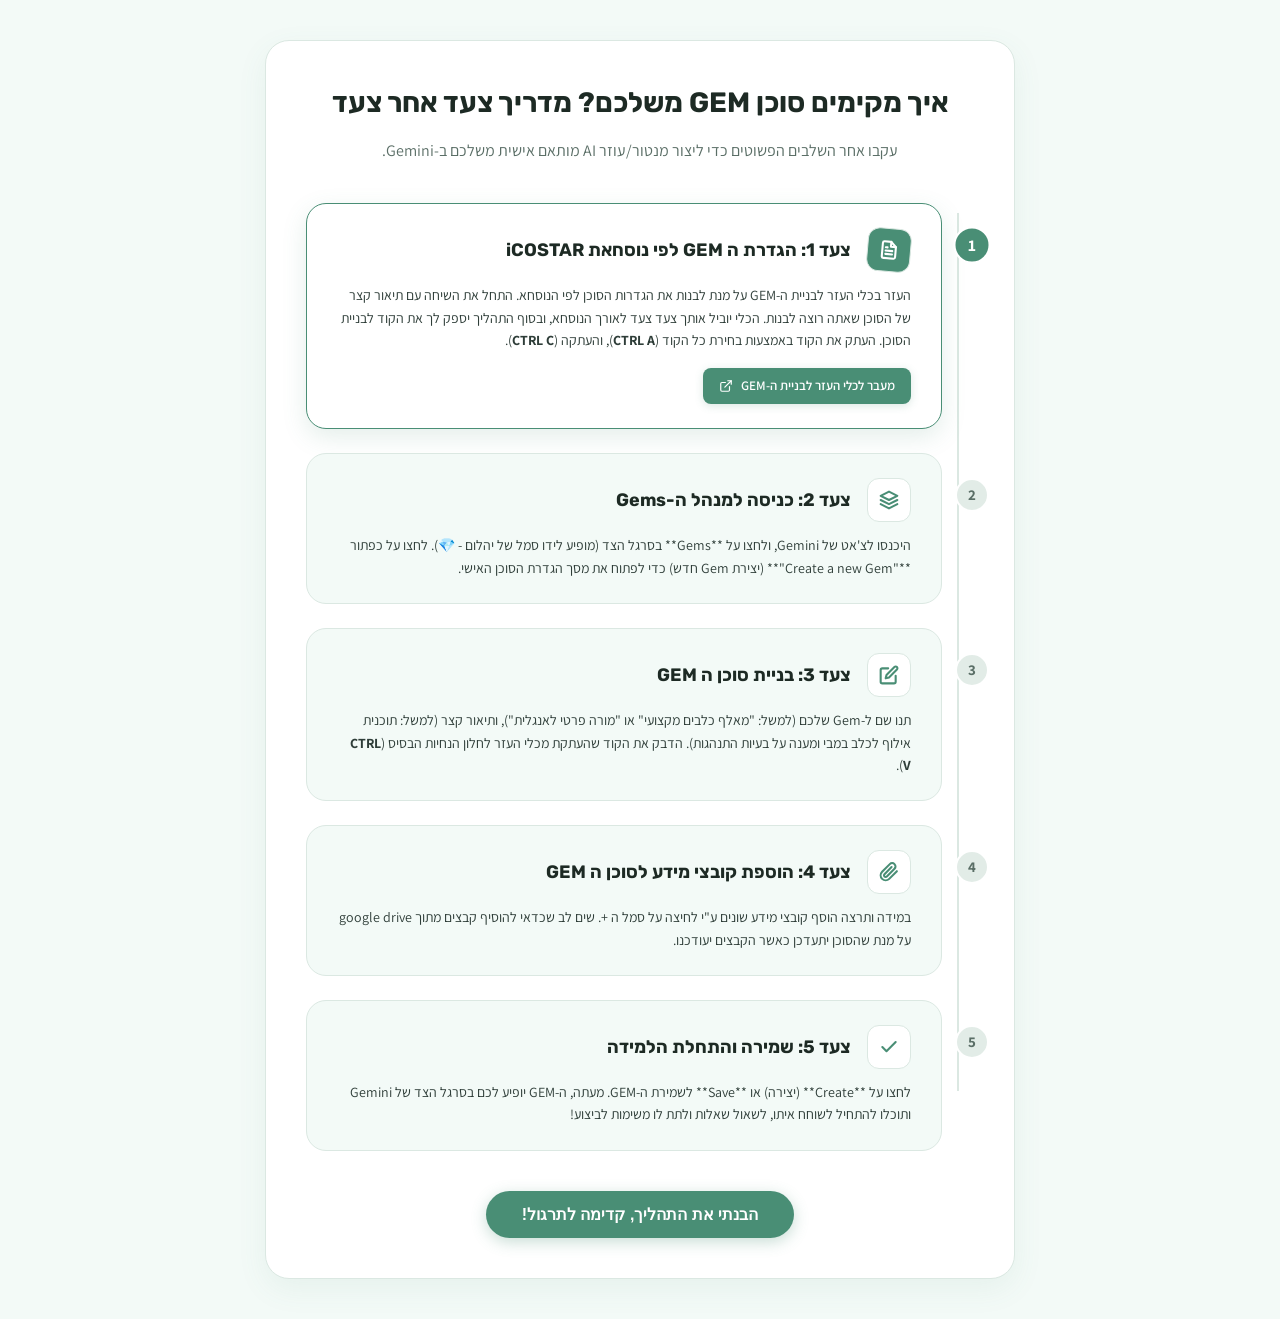
==== gemini-gem-tutorial.html @ 772628d3 "update lesson 2 step 2 tutorial: replace text with gem/diamond emoji" ====
﻿<!DOCTYPE html>
<html lang="he" dir="rtl">
<head>
    <meta charset="UTF-8">
    <meta name="viewport" content="width=device-width, initial-scale=1.0">
    <title>איך מקימים סוכן GEM משלכם? מדריך צעד אחר צעד</title>
    <!-- Google Fonts: Rubik & Assistant -->
    <link rel="preconnect" href="https://fonts.googleapis.com">
    <link rel="preconnect" href="https://fonts.gstatic.com" crossorigin>
    <link href="https://fonts.googleapis.com/css2?family=Assistant:wght@300;400;600;700&family=Rubik:wght@400;500;700&display=swap" rel="stylesheet">
    <style>
        :root {
            /* Cozy Mint Green Palette matching index.html */
            --bg-frame: #D5E5DE;
            --bg-page: #F3FAF7;
            --bg-card: #ffffff;
            --text-main: #2E3D38;
            --text-header: #1D2A24;
            --text-muted: #5A6E66;
            --primary-color: #498E75;
            --primary-hover: #3b745f;
            --accent-color: #C28B63;
            --accent-hover: #a87650;
            --border-color: #DBE8E2;
            --shadow-color: rgba(73, 142, 117, 0.08);
            --step-inactive: #e2ece7;
        }

        * {
            box-sizing: border-box;
            margin: 0;
            padding: 0;
        }

        body {
            font-family: 'Assistant', 'Rubik', sans-serif;
            background-color: var(--bg-page);
            color: var(--text-main);
            line-height: 1.6;
            padding: 40px 20px;
            display: flex;
            justify-content: center;
            align-items: center;
            min-height: 100vh;
        }

        .container {
            max-width: 750px;
            width: 100%;
            background: var(--bg-card);
            border: 1px solid var(--border-color);
            border-radius: 24px;
            padding: 40px;
            box-shadow: 0 10px 30px var(--shadow-color);
        }

        header {
            text-align: center;
            margin-bottom: 40px;
        }

        h1 {
            font-family: 'Rubik', sans-serif;
            font-size: 28px;
            color: var(--text-header);
            margin-bottom: 12px;
            font-weight: 700;
        }

        .subtitle {
            font-size: 16px;
            color: var(--text-muted);
            font-weight: 400;
        }

        /* Timeline / Stepper Styles */
        .stepper-container {
            position: relative;
            margin-bottom: 40px;
            padding-right: 32px; /* For vertical line */
        }

        .stepper-line {
            position: absolute;
            top: 10px;
            right: 15px;
            width: 2px;
            height: calc(100% - 70px);
            background-color: var(--border-color);
            z-index: 1;
            transition: background-color 0.3s;
        }

        .step-card {
            position: relative;
            background: var(--bg-page);
            border: 1px solid var(--border-color);
            border-radius: 20px;
            padding: 24px 30px;
            margin-bottom: 24px;
            z-index: 2;
            cursor: pointer;
            transition: transform 0.3s cubic-bezier(0.175, 0.885, 0.32, 1.275), 
                        box-shadow 0.3s, 
                        border-color 0.3s, 
                        background-color 0.3s;
        }

        .step-card:hover {
            transform: translateY(-4px);
            box-shadow: 0 8px 20px rgba(73, 142, 117, 0.12);
            border-color: var(--primary-color);
            background-color: #ffffff;
        }

        .step-card.active {
            border-color: var(--primary-color);
            background-color: #ffffff;
            box-shadow: 0 8px 24px rgba(73, 142, 117, 0.15);
        }

        /* Number Badge */
        .step-number {
            position: absolute;
            top: 24px;
            right: -48px;
            width: 34px;
            height: 34px;
            background-color: var(--step-inactive);
            border: 2px solid #ffffff;
            color: var(--text-muted);
            border-radius: 50%;
            display: flex;
            align-items: center;
            justify-content: center;
            font-weight: 700;
            font-size: 15px;
            z-index: 3;
            transition: background-color 0.3s, color 0.3s, transform 0.3s;
        }

        .step-card.active .step-number,
        .step-card:hover .step-number {
            background-color: var(--primary-color);
            color: #ffffff;
            transform: scale(1.1);
        }

        /* Step Header */
        .step-header {
            display: flex;
            align-items: center;
            gap: 16px;
            margin-bottom: 12px;
        }

        .step-icon {
            display: flex;
            align-items: center;
            justify-content: center;
            width: 44px;
            height: 44px;
            background-color: #ffffff;
            border: 1px solid var(--border-color);
            border-radius: 12px;
            color: var(--primary-color);
            transition: background-color 0.3s, color 0.3s, transform 0.3s;
        }

        .step-card.active .step-icon,
        .step-card:hover .step-icon {
            background-color: var(--primary-color);
            color: #ffffff;
            transform: rotate(5deg);
        }

        .step-title {
            font-family: 'Rubik', sans-serif;
            font-size: 18px;
            font-weight: 700;
            color: var(--text-header);
        }

        .step-description {
            font-size: 14px;
            color: var(--text-main);
            line-height: 1.6;
        }

        .btn-step {
            display: inline-flex;
            align-items: center;
            gap: 8px;
            margin-top: 12px;
            padding: 8px 16px;
            font-size: 13px;
            font-weight: 600;
            color: #ffffff;
            background-color: var(--primary-color);
            border: none;
            border-radius: 8px;
            cursor: pointer;
            text-decoration: none;
            transition: background-color 0.2s, transform 0.2s, box-shadow 0.2s;
            box-shadow: 0 2px 8px rgba(73, 142, 117, 0.2);
        }

        .btn-step:hover {
            background-color: var(--primary-hover);
            transform: translateY(-1px);
            box-shadow: 0 4px 12px rgba(73, 142, 117, 0.3);
        }

        .btn-step:active {
            transform: translateY(0);
        }

        /* CTA Section */
        .cta-section {
            text-align: center;
            margin-top: 30px;
        }

        .btn-cta {
            display: inline-flex;
            align-items: center;
            justify-content: center;
            padding: 14px 36px;
            font-size: 16px;
            font-weight: 700;
            color: #ffffff;
            background-color: var(--primary-color);
            border: none;
            border-radius: 30px;
            cursor: pointer;
            text-decoration: none;
            box-shadow: 0 4px 15px rgba(73, 142, 117, 0.3);
            transition: background-color 0.2s, transform 0.2s, box-shadow 0.2s;
            animation: pulse 2s infinite;
        }

        .btn-cta:hover {
            background-color: var(--primary-hover);
            transform: translateY(-2px);
            box-shadow: 0 6px 20px rgba(73, 142, 117, 0.4);
        }

        .btn-cta:active {
            transform: translateY(0);
        }

        @keyframes pulse {
            0% {
                box-shadow: 0 0 0 0 rgba(73, 142, 117, 0.4);
            }
            70% {
                box-shadow: 0 0 0 10px rgba(73, 142, 117, 0);
            }
            100% {
                box-shadow: 0 0 0 0 rgba(73, 142, 117, 0);
            }
        }

        @media (max-width: 600px) {
            .container {
                padding: 24px;
            }
            h1 {
                font-size: 22px;
            }
            .stepper-container {
                padding-right: 0;
            }
            .stepper-line {
                display: none;
            }
            .step-number {
                position: static;
                margin-bottom: 12px;
                display: inline-flex;
            }
            .step-header {
                flex-direction: column;
                align-items: flex-start;
                gap: 8px;
            }
        }
    </style>
</head>
<body>

    <div class="container">
        <header>
            <h1>איך מקימים סוכן GEM משלכם? מדריך צעד אחר צעד</h1>
            <div class="subtitle">עקבו אחר השלבים הפשוטים כדי ליצור מנטור/עוזר AI מותאם אישית משלכם ב-Gemini.</div>
        </header>

                <section class="stepper-container">
            <div class="stepper-line"></div>

            <!-- Step 1 -->
            <div class="step-card active" data-step="1">
                <div class="step-number">1</div>
                <div class="step-header">
                    <div class="step-icon">
                        <!-- iCOSTAR configuration icon -->
                        <svg width="20" height="20" viewBox="0 0 24 24" fill="none" stroke="currentColor" stroke-width="2.5" stroke-linecap="round" stroke-linejoin="round">
                            <path d="M14 2H6a2 2 0 0 0-2 2v16a2 2 0 0 0 2 2h12a2 2 0 0 0 2-2V8z"></path>
                            <polyline points="14 2 14 8 20 8"></polyline>
                            <line x1="16" y1="13" x2="8" y2="13"></line>
                            <line x1="16" y1="17" x2="8" y2="17"></line>
                            <polyline points="10 9 9 9 8 9"></polyline>
                        </svg>
                    </div>
                    <div class="step-title">צעד 1: הגדרת ה GEM לפי נוסחאת iCOSTAR</div>
                </div>
                <div class="step-description">
                    העזר בכלי העזר לבניית ה-GEM על מנת לבנות את הגדרות הסוכן לפי הנוסחא. התחל את השיחה עם תיאור קצר של הסוכן שאתה רוצה לבנות. הכלי יוביל אותך צעד צעד לאורך הנוסחא, ובסוף התהליך יספק לך את הקוד לבניית הסוכן. העתק את הקוד באמצעות בחירת כל הקוד (<strong>CTRL A</strong>), והעתקה (<strong>CTRL C</strong>).
                    <div style="margin-top: 4px;">
                        <a href="https://gemini.google.com/gem/1a2eHoPBeVZfvQMh-JmOrFCluCO9Ho6-c?usp=sharing" target="_blank" class="btn-step">
                            <span>מעבר לכלי העזר לבניית ה-GEM</span>
                            <svg width="14" height="14" viewBox="0 0 24 24" fill="none" stroke="currentColor" stroke-width="2" stroke-linecap="round" stroke-linejoin="round">
                                <path d="M18 13v6a2 2 0 0 1-2 2H5a2 2 0 0 1-2-2V8a2 2 0 0 1 2-2h6"></path>
                                <polyline points="15 3 21 3 21 9"></polyline>
                                <line x1="10" y1="14" x2="21" y2="3"></line>
                            </svg>
                        </a>
                    </div>
                </div>
            </div>

            <!-- Step 2 -->
            <div class="step-card" data-step="2">
                <div class="step-number">2</div>
                <div class="step-header">
                    <div class="step-icon">
                        <!-- Gems manager icon -->
                        <svg width="20" height="20" viewBox="0 0 24 24" fill="none" stroke="currentColor" stroke-width="2.5" stroke-linecap="round" stroke-linejoin="round">
                            <polygon points="12 2 2 7 12 12 22 7 12 2"></polygon>
                            <polyline points="2 17 12 22 22 17"></polyline>
                            <polyline points="2 12 12 17 22 12"></polyline>
                        </svg>
                    </div>
                    <div class="step-title">צעד 2: כניסה למנהל ה-Gems</div>
                </div>
                <div class="step-description">
                    היכנסו לצ'אט של Gemini, ולחצו על **Gems** בסרגל הצד (מופיע לידו סמל של יהלום - 💎). לחצו על כפתור **"Create a new Gem"** (יצירת Gem חדש) כדי לפתוח את מסך הגדרת הסוכן האישי.
                </div>
            </div>

            <!-- Step 3 -->
            <div class="step-card" data-step="3">
                <div class="step-number">3</div>
                <div class="step-header">
                    <div class="step-icon">
                        <!-- Pen/Instructions icon -->
                        <svg width="20" height="20" viewBox="0 0 24 24" fill="none" stroke="currentColor" stroke-width="2.5" stroke-linecap="round" stroke-linejoin="round">
                            <path d="M11 4H4a2 2 0 0 0-2 2v14a2 2 0 0 0 2 2h14a2 2 0 0 0 2-2v-7"></path>
                            <path d="M18.5 2.5a2.121 2.121 0 1 1 3 3L12 15l-4 1 1-4 9.5-9.5z"></path>
                        </svg>
                    </div>
                    <div class="step-title">צעד 3: בניית סוכן ה GEM</div>
                </div>
                <div class="step-description">
                    תנו שם ל-Gem שלכם (למשל: "מאלף כלבים מקצועי" או "מורה פרטי לאנגלית"), ותיאור קצר (למשל: תוכנית אילוף לכלב במבי ומענה על בעיות התנהגות). הדבק את הקוד שהעתקת מכלי העזר לחלון הנחיות הבסיס (<strong>CTRL V</strong>).
                </div>
            </div>

            <!-- Step 4 -->
            <div class="step-card" data-step="4">
                <div class="step-number">4</div>
                <div class="step-header">
                    <div class="step-icon">
                        <!-- File upload/clip icon -->
                        <svg width="20" height="20" viewBox="0 0 24 24" fill="none" stroke="currentColor" stroke-width="2.5" stroke-linecap="round" stroke-linejoin="round">
                            <path d="M21.44 11.05l-9.19 9.19a6 6 0 0 1-8.49-8.49l9.19-9.19a4 4 0 0 1 5.66 5.66l-9.2 9.19a2 2 0 0 1-2.83-2.83l8.49-8.48"></path>
                        </svg>
                    </div>
                    <div class="step-title">צעד 4: הוספת קובצי מידע לסוכן ה GEM</div>
                </div>
                <div class="step-description">
                    במידה ותרצה הוסף קובצי מידע שונים ע"י לחיצה על סמל ה +. שים לב שכדאי להוסיף קבצים מתוך google drive על מנת שהסוכן יתעדכן כאשר הקבצים יעודכנו.
                </div>
            </div>

            <!-- Step 5 -->
            <div class="step-card" data-step="5">
                <div class="step-number">5</div>
                <div class="step-header">
                    <div class="step-icon">
                        <!-- Play/Check icon -->
                        <svg width="20" height="20" viewBox="0 0 24 24" fill="none" stroke="currentColor" stroke-width="2.5" stroke-linecap="round" stroke-linejoin="round">
                            <polyline points="20 6 9 17 4 12"></polyline>
                        </svg>
                    </div>
                    <div class="step-title">צעד 5: שמירה והתחלת הלמידה</div>
                </div>
                <div class="step-description">
                    לחצו על **Create** (יצירה) או **Save** לשמירת ה-GEM. מעתה, ה-GEM יופיע לכם בסרגל הצד של Gemini ותוכלו להתחיל לשוחח איתו, לשאול שאלות ולתת לו משימות לביצוע!
                </div>
            </div>
        </section>

        <div class="cta-section">
            <button id="btn-gem-tutorial-cta" class="btn-cta">הבנתי את התהליך, קדימה לתרגול!</button>
        </div>
    </div>

    <script>
        // Interactive timeline selection
        const cards = document.querySelectorAll('.step-card');
        cards.forEach(card => {
            card.addEventListener('click', () => {
                cards.forEach(c => c.classList.remove('active'));
                card.classList.add('active');
            });
        });

        // CTA button redirect back to index.html with query parameter to highlight lesson 2
        document.getElementById('btn-gem-tutorial-cta').addEventListener('click', () => {
            if (window.opener && !window.opener.closed) {
                try {
                    window.opener.location.href = 'index.html?resume=true&lesson=lesson_2';
                    window.close();
                    return;
                } catch (e) {
                    console.error("Failed to redirect opener:", e);
                }
            }
            window.location.href = 'index.html?resume=true&lesson=lesson_2';
        });
    </script>
</body>
</html>
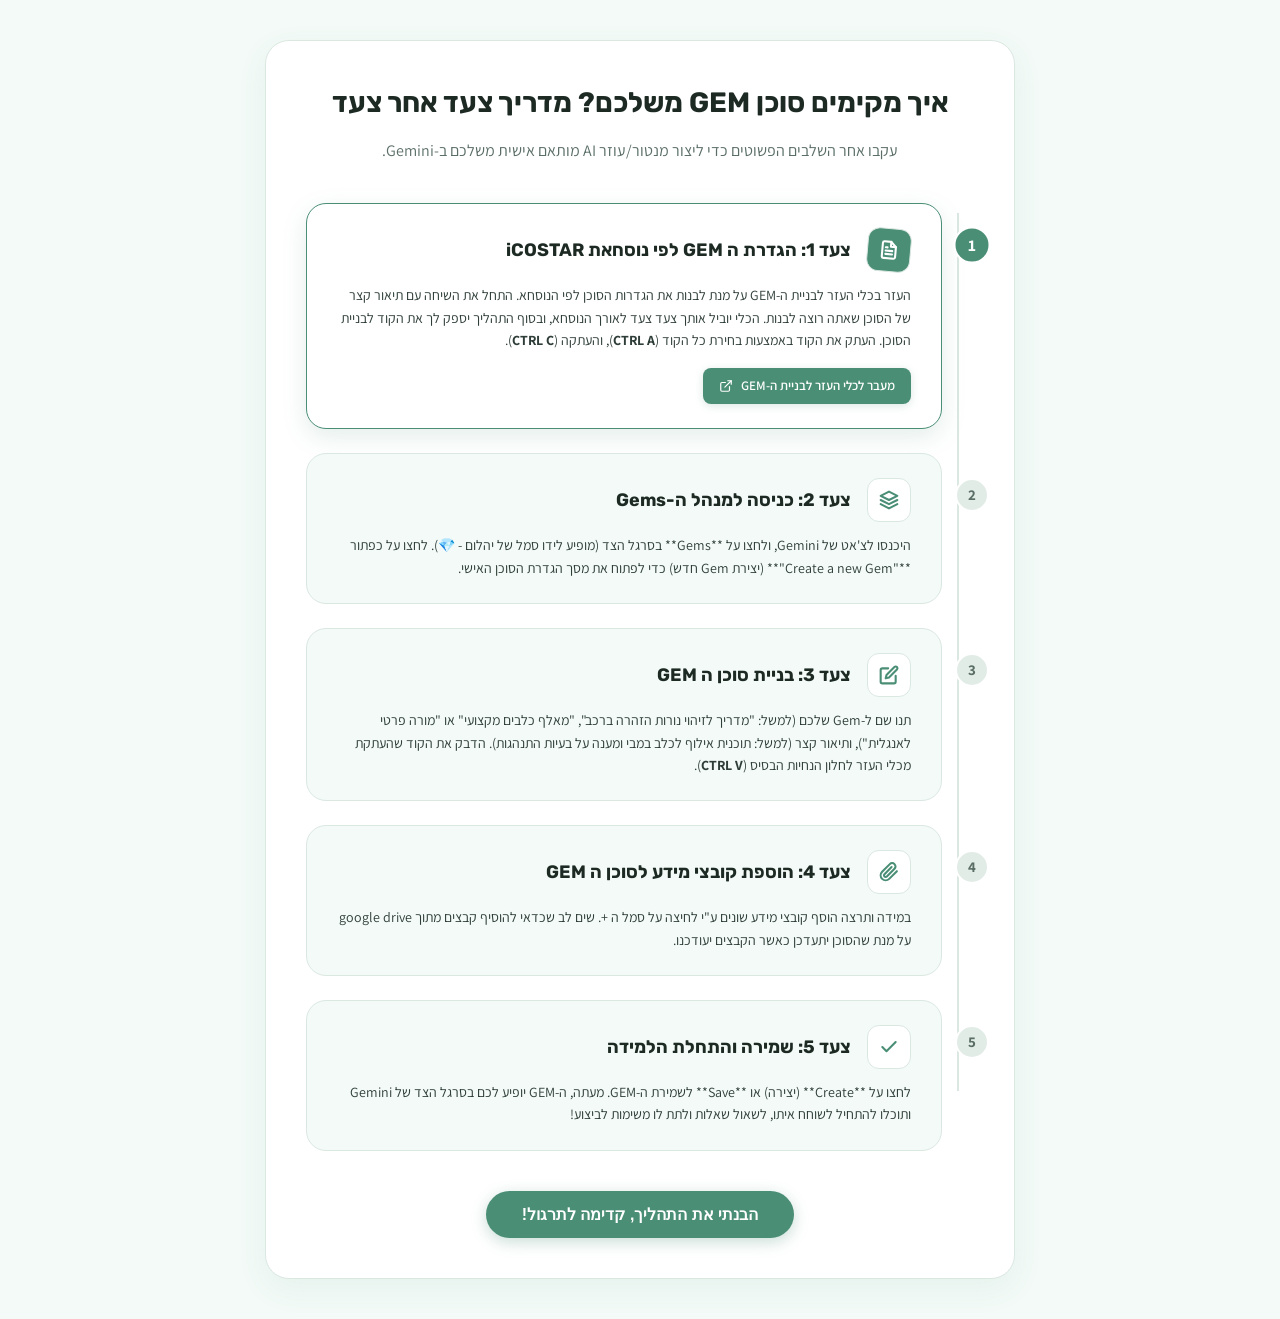
==== commit 218e55f9: "update lesson 2 step 3 tutorial: add car warning lights name example" ====
--- a/gemini-gem-tutorial.html
+++ b/gemini-gem-tutorial.html
@@ -362,7 +362,7 @@
                     <div class="step-title">צעד 3: בניית סוכן ה GEM</div>
                 </div>
                 <div class="step-description">
-                    תנו שם ל-Gem שלכם (למשל: "מאלף כלבים מקצועי" או "מורה פרטי לאנגלית"), ותיאור קצר (למשל: תוכנית אילוף לכלב במבי ומענה על בעיות התנהגות). הדבק את הקוד שהעתקת מכלי העזר לחלון הנחיות הבסיס (<strong>CTRL V</strong>).
+                    תנו שם ל-Gem שלכם (למשל: "מדריך לזיהוי נורות הזהרה ברכב", "מאלף כלבים מקצועי" או "מורה פרטי לאנגלית"), ותיאור קצר (למשל: תוכנית אילוף לכלב במבי ומענה על בעיות התנהגות). הדבק את הקוד שהעתקת מכלי העזר לחלון הנחיות הבסיס (<strong>CTRL V</strong>).
                 </div>
             </div>
 
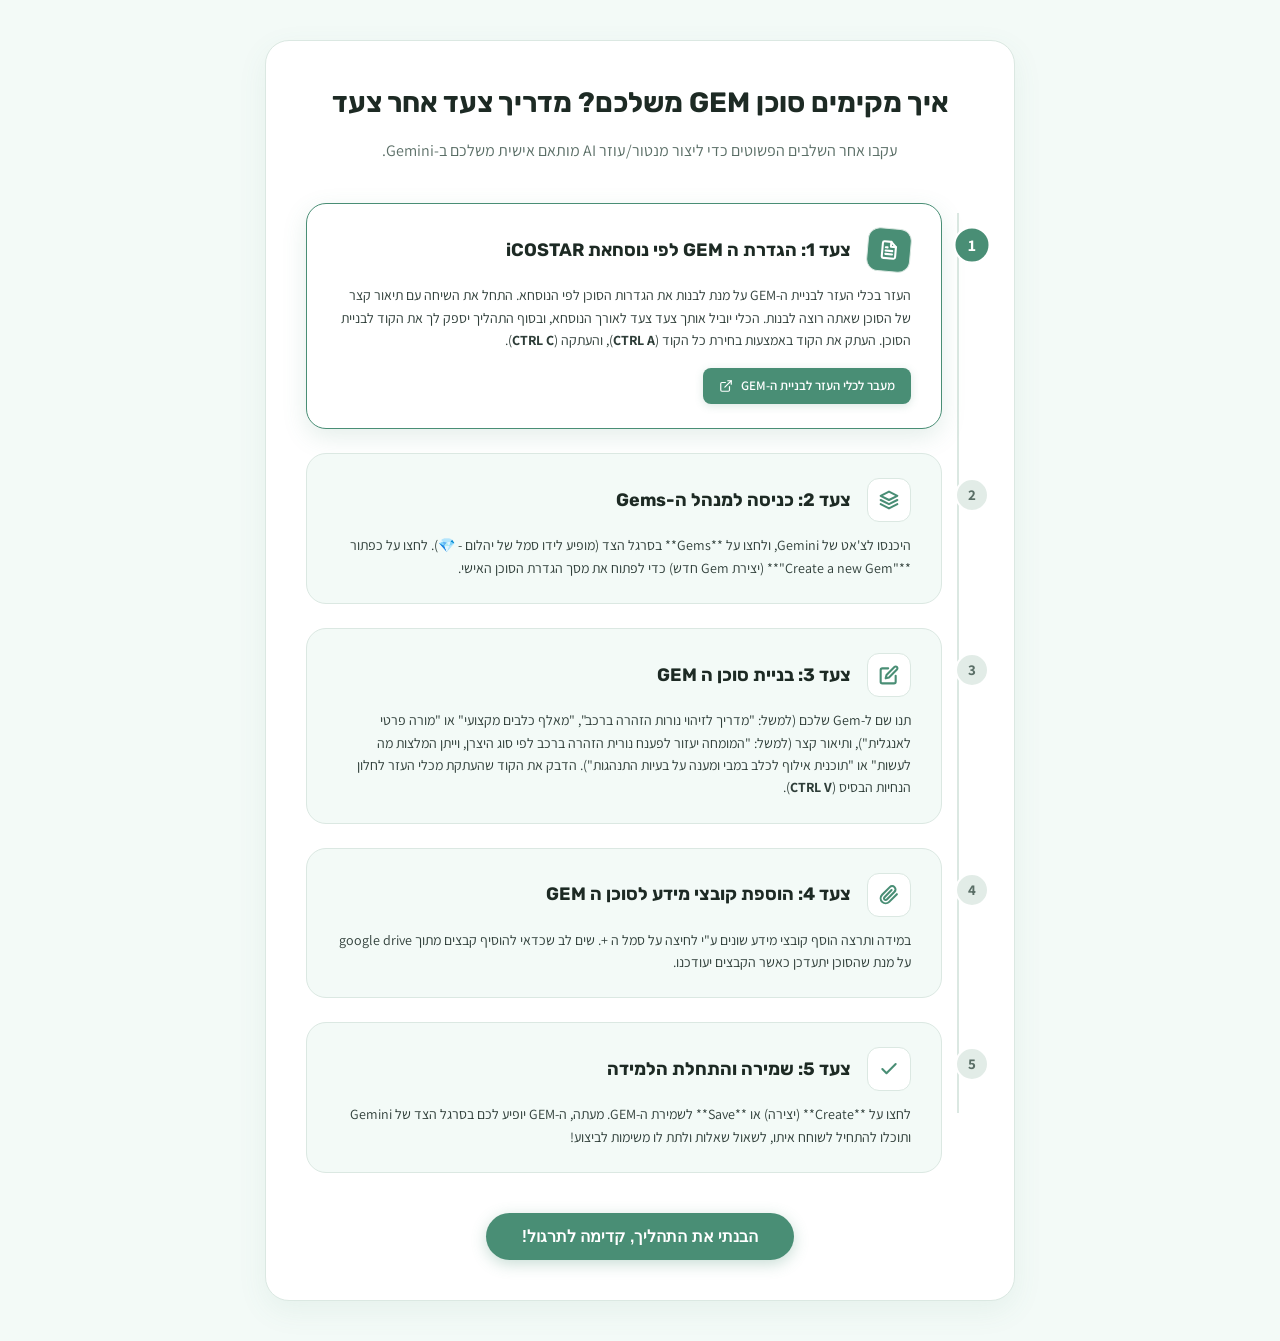
==== commit eea1d2d5: "update lesson 2 step 3 tutorial: add car warning lights description example" ====
--- a/gemini-gem-tutorial.html
+++ b/gemini-gem-tutorial.html
@@ -362,7 +362,7 @@
                     <div class="step-title">צעד 3: בניית סוכן ה GEM</div>
                 </div>
                 <div class="step-description">
-                    תנו שם ל-Gem שלכם (למשל: "מדריך לזיהוי נורות הזהרה ברכב", "מאלף כלבים מקצועי" או "מורה פרטי לאנגלית"), ותיאור קצר (למשל: תוכנית אילוף לכלב במבי ומענה על בעיות התנהגות). הדבק את הקוד שהעתקת מכלי העזר לחלון הנחיות הבסיס (<strong>CTRL V</strong>).
+                    תנו שם ל-Gem שלכם (למשל: "מדריך לזיהוי נורות הזהרה ברכב", "מאלף כלבים מקצועי" או "מורה פרטי לאנגלית"), ותיאור קצר (למשל: "המומחה יעזור לפענח נורית הזהרה ברכב לפי סוג היצרן, וייתן המלצות מה לעשות" או "תוכנית אילוף לכלב במבי ומענה על בעיות התנהגות"). הדבק את הקוד שהעתקת מכלי העזר לחלון הנחיות הבסיס (<strong>CTRL V</strong>).
                 </div>
             </div>
 
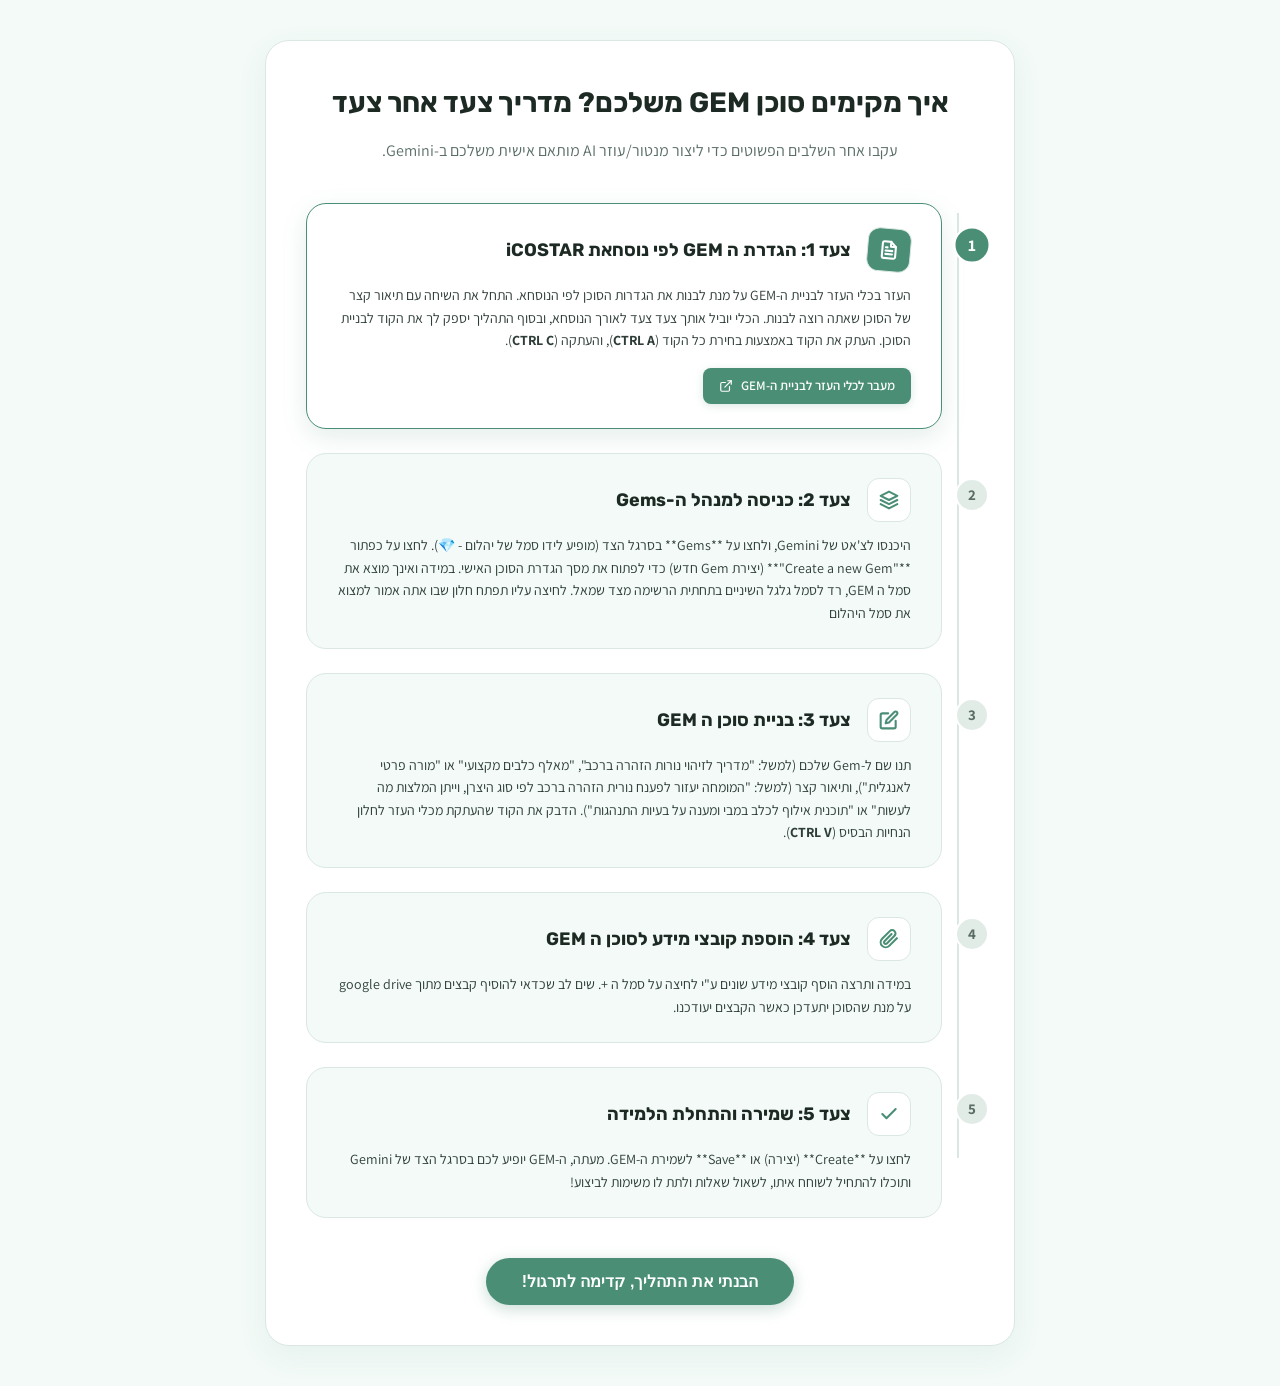
==== commit 63020cee: "Add troubleshooting instructions for finding the Gem icon in Step 2" ====
--- a/gemini-gem-tutorial.html
+++ b/gemini-gem-tutorial.html
@@ -1,4 +1,4 @@
-﻿<!DOCTYPE html>
+<!DOCTYPE html>
 <html lang="he" dir="rtl">
 <head>
     <meta charset="UTF-8">
@@ -317,7 +317,7 @@
                 <div class="step-description">
                     העזר בכלי העזר לבניית ה-GEM על מנת לבנות את הגדרות הסוכן לפי הנוסחא. התחל את השיחה עם תיאור קצר של הסוכן שאתה רוצה לבנות. הכלי יוביל אותך צעד צעד לאורך הנוסחא, ובסוף התהליך יספק לך את הקוד לבניית הסוכן. העתק את הקוד באמצעות בחירת כל הקוד (<strong>CTRL A</strong>), והעתקה (<strong>CTRL C</strong>).
                     <div style="margin-top: 4px;">
-                        <a href="https://gemini.google.com/gem/1a2eHoPBeVZfvQMh-JmOrFCluCO9Ho6-c?usp=sharing" target="_blank" class="btn-step">
+                        <a href="https://gemini.google.com/gem/16j4MAOCP6FE2YLTN1R_-CShSRWrrinPH?usp=sharing" target="_blank" class="btn-step">
                             <span>מעבר לכלי העזר לבניית ה-GEM</span>
                             <svg width="14" height="14" viewBox="0 0 24 24" fill="none" stroke="currentColor" stroke-width="2" stroke-linecap="round" stroke-linejoin="round">
                                 <path d="M18 13v6a2 2 0 0 1-2 2H5a2 2 0 0 1-2-2V8a2 2 0 0 1 2-2h6"></path>
@@ -344,7 +344,7 @@
                     <div class="step-title">צעד 2: כניסה למנהל ה-Gems</div>
                 </div>
                 <div class="step-description">
-                    היכנסו לצ'אט של Gemini, ולחצו על **Gems** בסרגל הצד (מופיע לידו סמל של יהלום - 💎). לחצו על כפתור **"Create a new Gem"** (יצירת Gem חדש) כדי לפתוח את מסך הגדרת הסוכן האישי.
+                    היכנסו לצ'אט של Gemini, ולחצו על **Gems** בסרגל הצד (מופיע לידו סמל של יהלום - 💎). לחצו על כפתור **"Create a new Gem"** (יצירת Gem חדש) כדי לפתוח את מסך הגדרת הסוכן האישי. במידה ואינך מוצא את סמל ה GEM, רד לסמל גלגל השיניים בתחתית הרשימה מצד שמאל. לחיצה עליו תפתח חלון שבו אתה אמור למצוא את סמל היהלום
                 </div>
             </div>
 
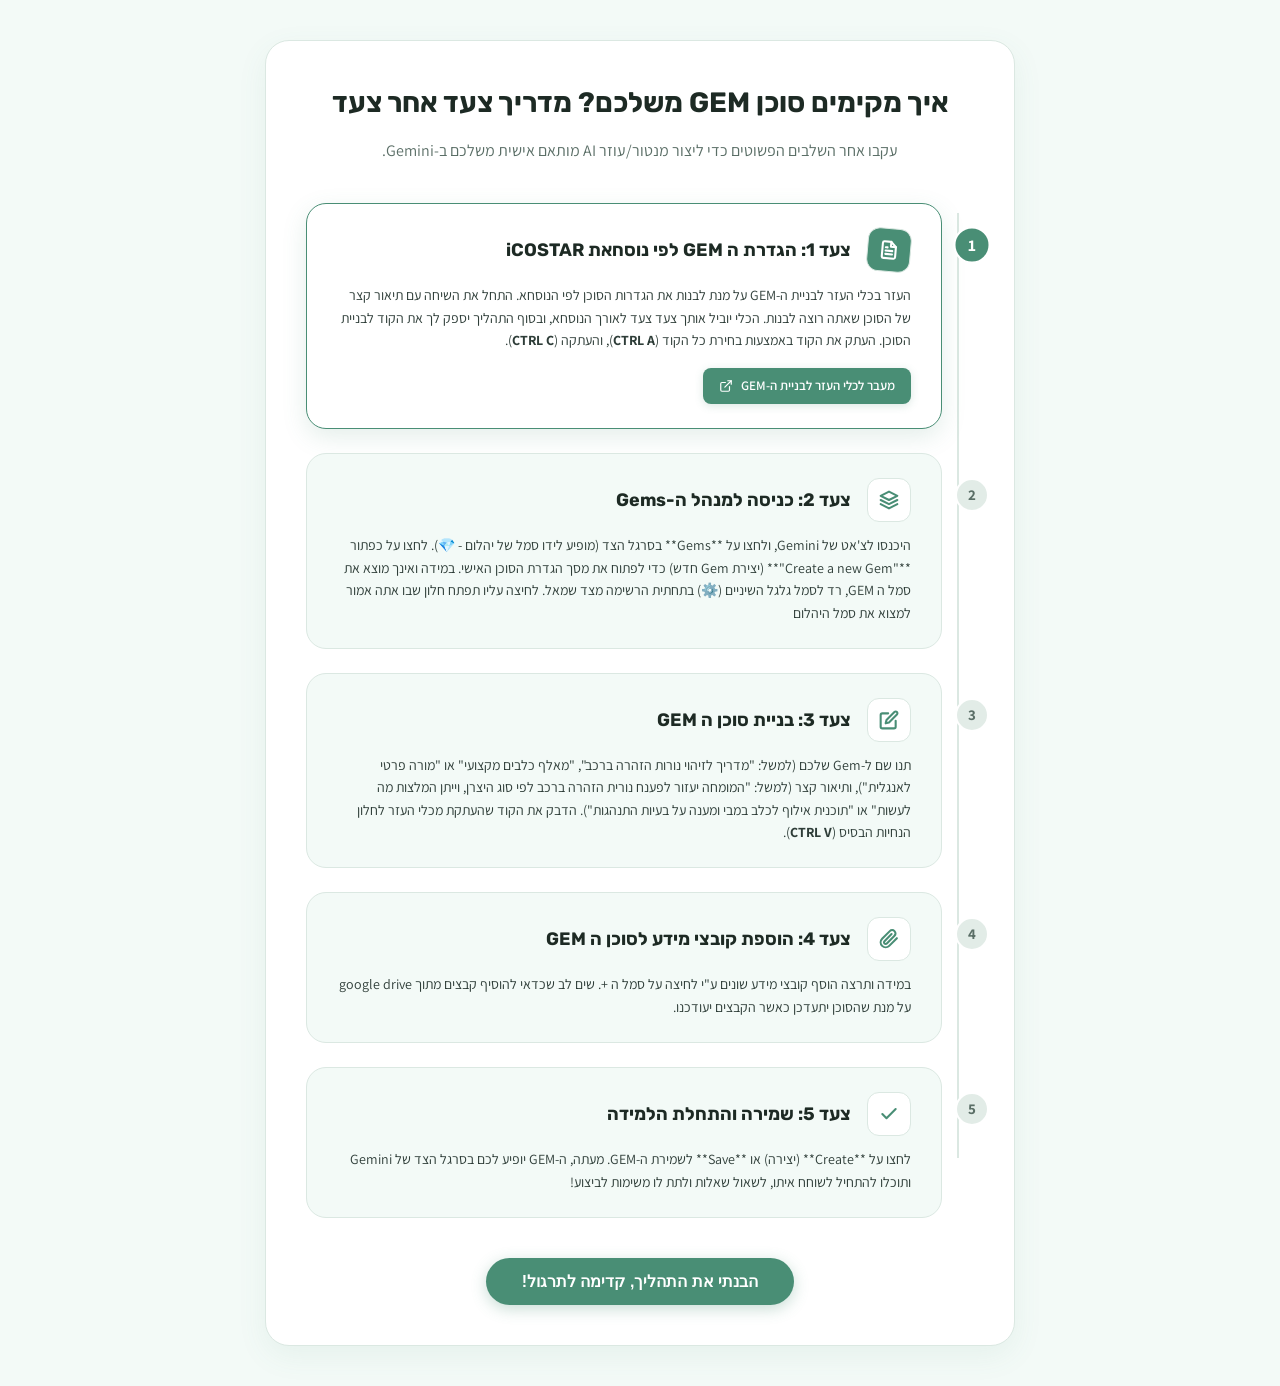
==== commit 08042730: "Add gear emoji to Step 2 in GEMS tutorial" ====
--- a/gemini-gem-tutorial.html
+++ b/gemini-gem-tutorial.html
@@ -344,7 +344,7 @@
                     <div class="step-title">צעד 2: כניסה למנהל ה-Gems</div>
                 </div>
                 <div class="step-description">
-                    היכנסו לצ'אט של Gemini, ולחצו על **Gems** בסרגל הצד (מופיע לידו סמל של יהלום - 💎). לחצו על כפתור **"Create a new Gem"** (יצירת Gem חדש) כדי לפתוח את מסך הגדרת הסוכן האישי. במידה ואינך מוצא את סמל ה GEM, רד לסמל גלגל השיניים בתחתית הרשימה מצד שמאל. לחיצה עליו תפתח חלון שבו אתה אמור למצוא את סמל היהלום
+                    היכנסו לצ'אט של Gemini, ולחצו על **Gems** בסרגל הצד (מופיע לידו סמל של יהלום - 💎). לחצו על כפתור **"Create a new Gem"** (יצירת Gem חדש) כדי לפתוח את מסך הגדרת הסוכן האישי. במידה ואינך מוצא את סמל ה GEM, רד לסמל גלגל השיניים (⚙️) בתחתית הרשימה מצד שמאל. לחיצה עליו תפתח חלון שבו אתה אמור למצוא את סמל היהלום
                 </div>
             </div>
 
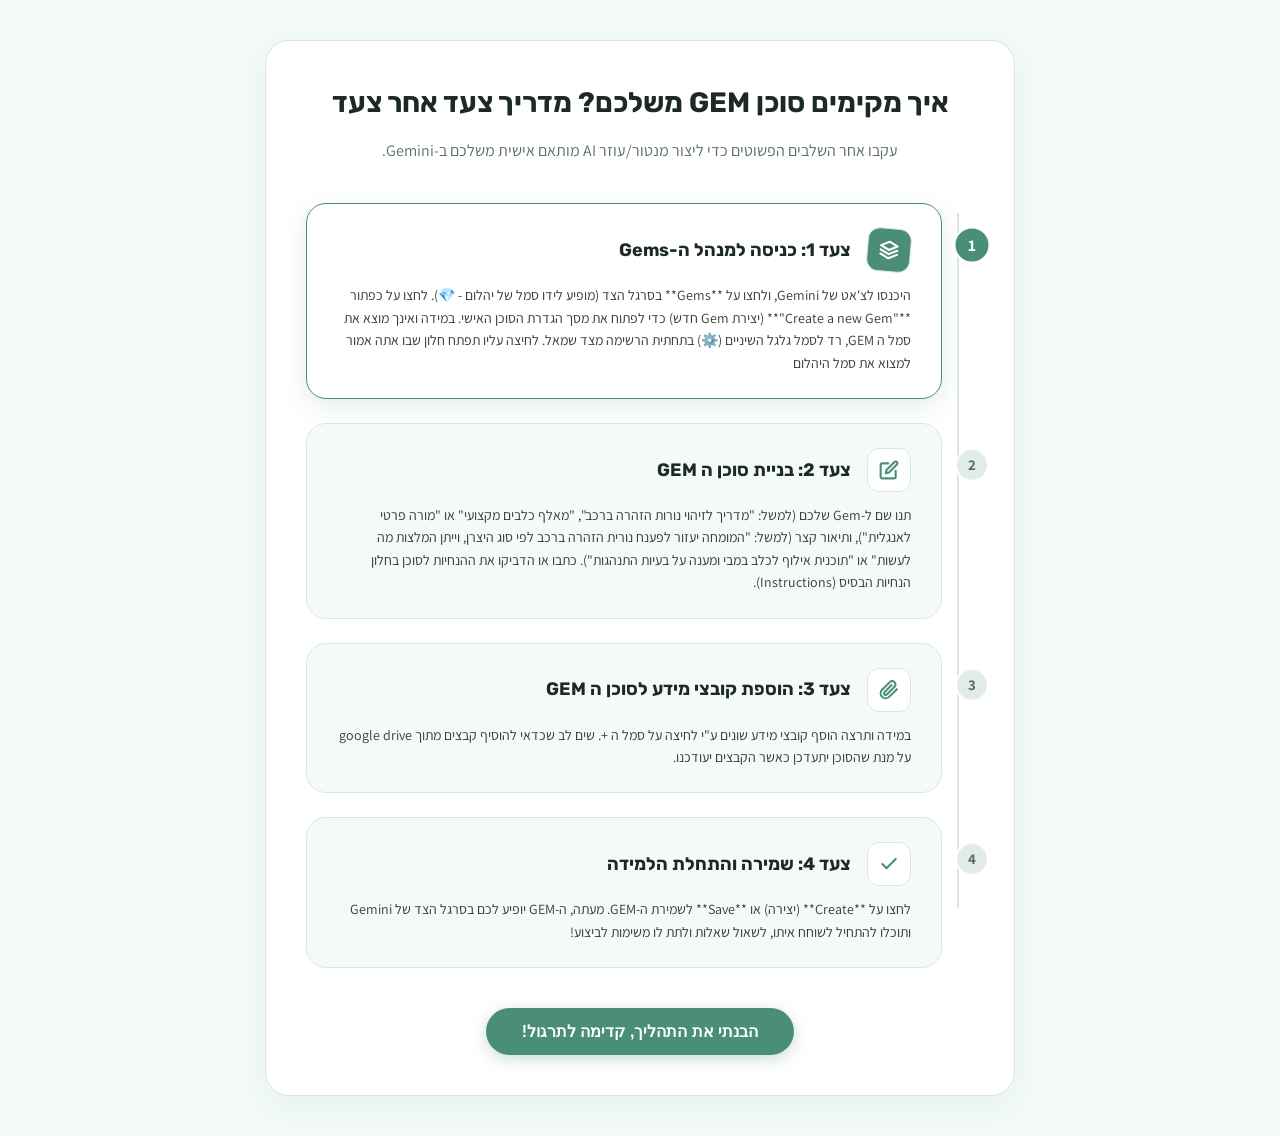
==== commit 7943aeaa: "Remove first step (Helper Agent config) from GEMS tutorial and renumber subsequent steps" ====
--- a/gemini-gem-tutorial.html
+++ b/gemini-gem-tutorial.html
@@ -1,4 +1,4 @@
-<!DOCTYPE html>
+﻿<!DOCTYPE html>
 <html lang="he" dir="rtl">
 <head>
     <meta charset="UTF-8">
@@ -295,43 +295,12 @@
             <div class="subtitle">עקבו אחר השלבים הפשוטים כדי ליצור מנטור/עוזר AI מותאם אישית משלכם ב-Gemini.</div>
         </header>
 
-                <section class="stepper-container">
+                        <section class="stepper-container">
             <div class="stepper-line"></div>
 
             <!-- Step 1 -->
             <div class="step-card active" data-step="1">
                 <div class="step-number">1</div>
-                <div class="step-header">
-                    <div class="step-icon">
-                        <!-- iCOSTAR configuration icon -->
-                        <svg width="20" height="20" viewBox="0 0 24 24" fill="none" stroke="currentColor" stroke-width="2.5" stroke-linecap="round" stroke-linejoin="round">
-                            <path d="M14 2H6a2 2 0 0 0-2 2v16a2 2 0 0 0 2 2h12a2 2 0 0 0 2-2V8z"></path>
-                            <polyline points="14 2 14 8 20 8"></polyline>
-                            <line x1="16" y1="13" x2="8" y2="13"></line>
-                            <line x1="16" y1="17" x2="8" y2="17"></line>
-                            <polyline points="10 9 9 9 8 9"></polyline>
-                        </svg>
-                    </div>
-                    <div class="step-title">צעד 1: הגדרת ה GEM לפי נוסחאת iCOSTAR</div>
-                </div>
-                <div class="step-description">
-                    העזר בכלי העזר לבניית ה-GEM על מנת לבנות את הגדרות הסוכן לפי הנוסחא. התחל את השיחה עם תיאור קצר של הסוכן שאתה רוצה לבנות. הכלי יוביל אותך צעד צעד לאורך הנוסחא, ובסוף התהליך יספק לך את הקוד לבניית הסוכן. העתק את הקוד באמצעות בחירת כל הקוד (<strong>CTRL A</strong>), והעתקה (<strong>CTRL C</strong>).
-                    <div style="margin-top: 4px;">
-                        <a href="https://gemini.google.com/gem/16j4MAOCP6FE2YLTN1R_-CShSRWrrinPH?usp=sharing" target="_blank" class="btn-step">
-                            <span>מעבר לכלי העזר לבניית ה-GEM</span>
-                            <svg width="14" height="14" viewBox="0 0 24 24" fill="none" stroke="currentColor" stroke-width="2" stroke-linecap="round" stroke-linejoin="round">
-                                <path d="M18 13v6a2 2 0 0 1-2 2H5a2 2 0 0 1-2-2V8a2 2 0 0 1 2-2h6"></path>
-                                <polyline points="15 3 21 3 21 9"></polyline>
-                                <line x1="10" y1="14" x2="21" y2="3"></line>
-                            </svg>
-                        </a>
-                    </div>
-                </div>
-            </div>
-
-            <!-- Step 2 -->
-            <div class="step-card" data-step="2">
-                <div class="step-number">2</div>
                 <div class="step-header">
                     <div class="step-icon">
                         <!-- Gems manager icon -->
@@ -341,16 +310,16 @@
                             <polyline points="2 12 12 17 22 12"></polyline>
                         </svg>
                     </div>
-                    <div class="step-title">צעד 2: כניסה למנהל ה-Gems</div>
+                    <div class="step-title">צעד 1: כניסה למנהל ה-Gems</div>
                 </div>
                 <div class="step-description">
                     היכנסו לצ'אט של Gemini, ולחצו על **Gems** בסרגל הצד (מופיע לידו סמל של יהלום - 💎). לחצו על כפתור **"Create a new Gem"** (יצירת Gem חדש) כדי לפתוח את מסך הגדרת הסוכן האישי. במידה ואינך מוצא את סמל ה GEM, רד לסמל גלגל השיניים (⚙️) בתחתית הרשימה מצד שמאל. לחיצה עליו תפתח חלון שבו אתה אמור למצוא את סמל היהלום
                 </div>
             </div>
 
-            <!-- Step 3 -->
-            <div class="step-card" data-step="3">
-                <div class="step-number">3</div>
+            <!-- Step 2 -->
+            <div class="step-card" data-step="2">
+                <div class="step-number">2</div>
                 <div class="step-header">
                     <div class="step-icon">
                         <!-- Pen/Instructions icon -->
@@ -359,16 +328,16 @@
                             <path d="M18.5 2.5a2.121 2.121 0 1 1 3 3L12 15l-4 1 1-4 9.5-9.5z"></path>
                         </svg>
                     </div>
-                    <div class="step-title">צעד 3: בניית סוכן ה GEM</div>
+                    <div class="step-title">צעד 2: בניית סוכן ה GEM</div>
                 </div>
                 <div class="step-description">
-                    תנו שם ל-Gem שלכם (למשל: "מדריך לזיהוי נורות הזהרה ברכב", "מאלף כלבים מקצועי" או "מורה פרטי לאנגלית"), ותיאור קצר (למשל: "המומחה יעזור לפענח נורית הזהרה ברכב לפי סוג היצרן, וייתן המלצות מה לעשות" או "תוכנית אילוף לכלב במבי ומענה על בעיות התנהגות"). הדבק את הקוד שהעתקת מכלי העזר לחלון הנחיות הבסיס (<strong>CTRL V</strong>).
+                    תנו שם ל-Gem שלכם (למשל: "מדריך לזיהוי נורות הזהרה ברכב", "מאלף כלבים מקצועי" או "מורה פרטי לאנגלית"), ותיאור קצר (למשל: "המומחה יעזור לפענח נורית הזהרה ברכב לפי סוג היצרן, וייתן המלצות מה לעשות" או "תוכנית אילוף לכלב במבי ומענה על בעיות התנהגות"). כתבו או הדביקו את ההנחיות לסוכן בחלון הנחיות הבסיס (Instructions).
                 </div>
             </div>
 
-            <!-- Step 4 -->
-            <div class="step-card" data-step="4">
-                <div class="step-number">4</div>
+            <!-- Step 3 -->
+            <div class="step-card" data-step="3">
+                <div class="step-number">3</div>
                 <div class="step-header">
                     <div class="step-icon">
                         <!-- File upload/clip icon -->
@@ -376,16 +345,16 @@
                             <path d="M21.44 11.05l-9.19 9.19a6 6 0 0 1-8.49-8.49l9.19-9.19a4 4 0 0 1 5.66 5.66l-9.2 9.19a2 2 0 0 1-2.83-2.83l8.49-8.48"></path>
                         </svg>
                     </div>
-                    <div class="step-title">צעד 4: הוספת קובצי מידע לסוכן ה GEM</div>
+                    <div class="step-title">צעד 3: הוספת קובצי מידע לסוכן ה GEM</div>
                 </div>
                 <div class="step-description">
                     במידה ותרצה הוסף קובצי מידע שונים ע"י לחיצה על סמל ה +. שים לב שכדאי להוסיף קבצים מתוך google drive על מנת שהסוכן יתעדכן כאשר הקבצים יעודכנו.
                 </div>
             </div>
 
-            <!-- Step 5 -->
-            <div class="step-card" data-step="5">
-                <div class="step-number">5</div>
+            <!-- Step 4 -->
+            <div class="step-card" data-step="4">
+                <div class="step-number">4</div>
                 <div class="step-header">
                     <div class="step-icon">
                         <!-- Play/Check icon -->
@@ -393,7 +362,7 @@
                             <polyline points="20 6 9 17 4 12"></polyline>
                         </svg>
                     </div>
-                    <div class="step-title">צעד 5: שמירה והתחלת הלמידה</div>
+                    <div class="step-title">צעד 4: שמירה והתחלת הלמידה</div>
                 </div>
                 <div class="step-description">
                     לחצו על **Create** (יצירה) או **Save** לשמירת ה-GEM. מעתה, ה-GEM יופיע לכם בסרגל הצד של Gemini ותוכלו להתחיל לשוחח איתו, לשאול שאלות ולתת לו משימות לביצוע!
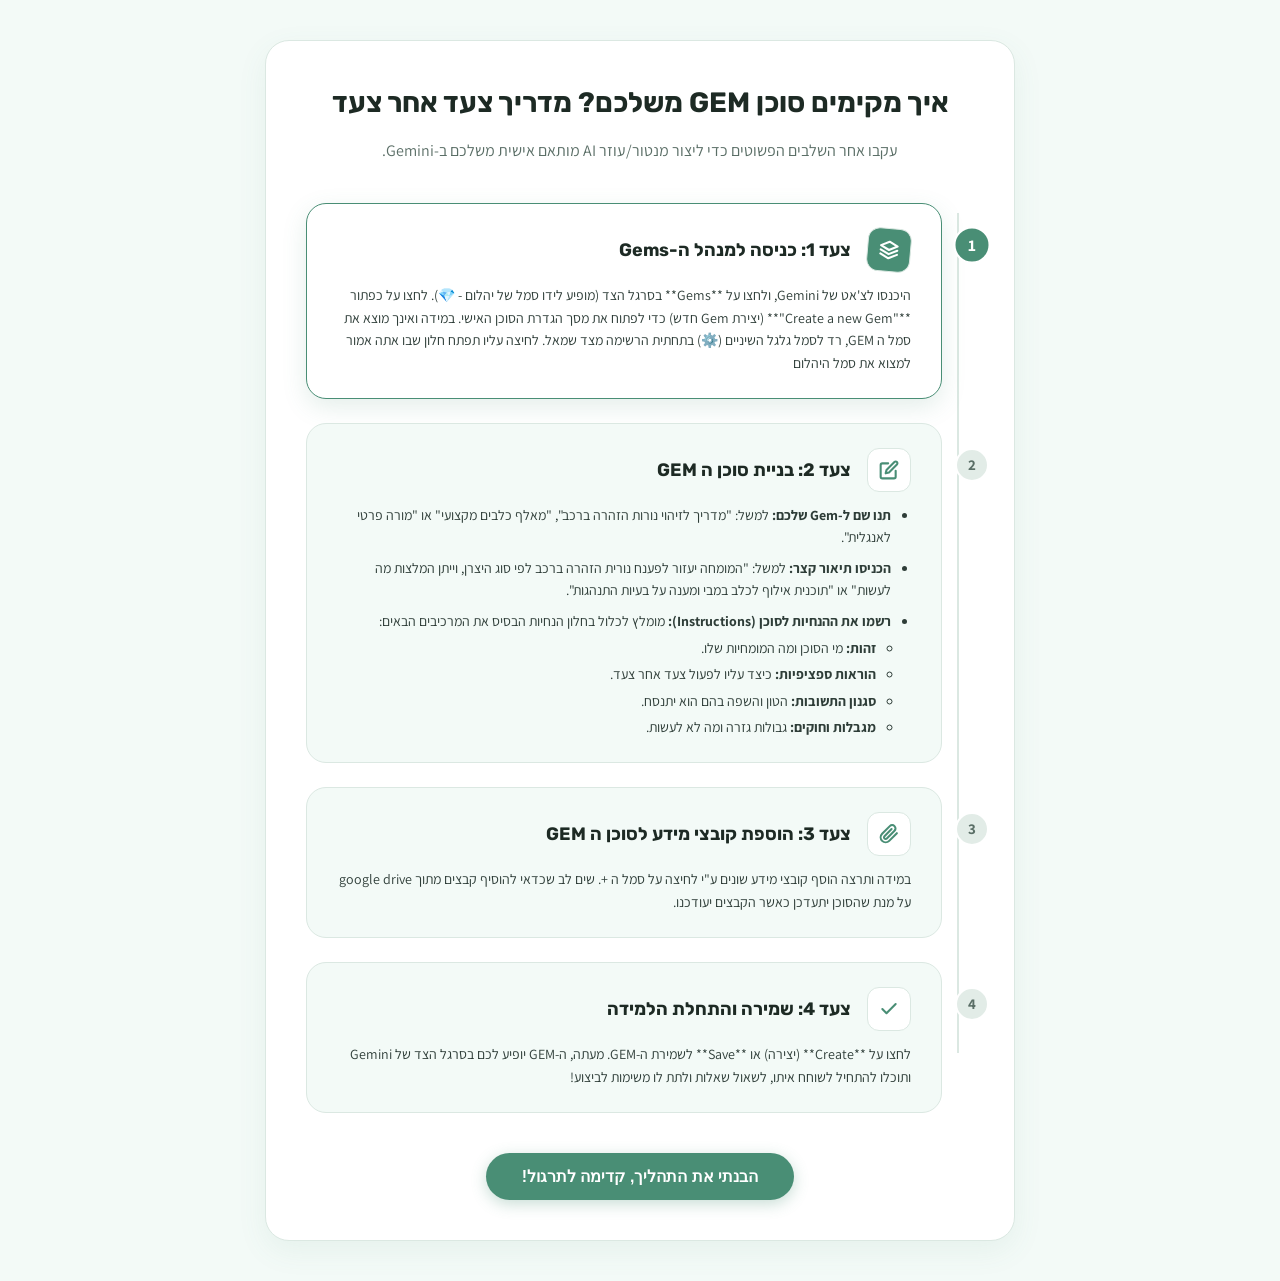
==== commit 26959497: "Split Step 2 description in GEMS tutorial into sub-bullets" ====
--- a/gemini-gem-tutorial.html
+++ b/gemini-gem-tutorial.html
@@ -1,4 +1,4 @@
-﻿<!DOCTYPE html>
+<!DOCTYPE html>
 <html lang="he" dir="rtl">
 <head>
     <meta charset="UTF-8">
@@ -331,7 +331,18 @@
                     <div class="step-title">צעד 2: בניית סוכן ה GEM</div>
                 </div>
                 <div class="step-description">
-                    תנו שם ל-Gem שלכם (למשל: "מדריך לזיהוי נורות הזהרה ברכב", "מאלף כלבים מקצועי" או "מורה פרטי לאנגלית"), ותיאור קצר (למשל: "המומחה יעזור לפענח נורית הזהרה ברכב לפי סוג היצרן, וייתן המלצות מה לעשות" או "תוכנית אילוף לכלב במבי ומענה על בעיות התנהגות"). כתבו או הדביקו את ההנחיות לסוכן בחלון הנחיות הבסיס (Instructions).
+                    <ul style="margin-right: 15px; margin-bottom: 0; padding-right: 5px; list-style-type: disc; line-height: 1.6;">
+                        <li style="margin-bottom: 8px;"><strong>תנו שם ל-Gem שלכם:</strong> למשל: "מדריך לזיהוי נורות הזהרה ברכב", "מאלף כלבים מקצועי" או "מורה פרטי לאנגלית".</li>
+                        <li style="margin-bottom: 8px;"><strong>הכניסו תיאור קצר:</strong> למשל: "המומחה יעזור לפענח נורית הזהרה ברכב לפי סוג היצרן, וייתן המלצות מה לעשות" או "תוכנית אילוף לכלב במבי ומענה על בעיות התנהגות".</li>
+                        <li style="margin-bottom: 0;"><strong>רשמו את ההנחיות לסוכן (Instructions):</strong> מומלץ לכלול בחלון הנחיות הבסיס את המרכיבים הבאים:
+                            <ul style="margin-right: 15px; margin-top: 5px; list-style-type: circle;">
+                                <li style="margin-bottom: 4px;"><strong>זהות:</strong> מי הסוכן ומה המומחיות שלו.</li>
+                                <li style="margin-bottom: 4px;"><strong>הוראות ספציפיות:</strong> כיצד עליו לפעול צעד אחר צעד.</li>
+                                <li style="margin-bottom: 4px;"><strong>סגנון התשובות:</strong> הטון והשפה בהם הוא יתנסח.</li>
+                                <li style="margin-bottom: 0;"><strong>מגבלות וחוקים:</strong> גבולות גזרה ומה לא לעשות.</li>
+                            </ul>
+                        </li>
+                    </ul>
                 </div>
             </div>
 
